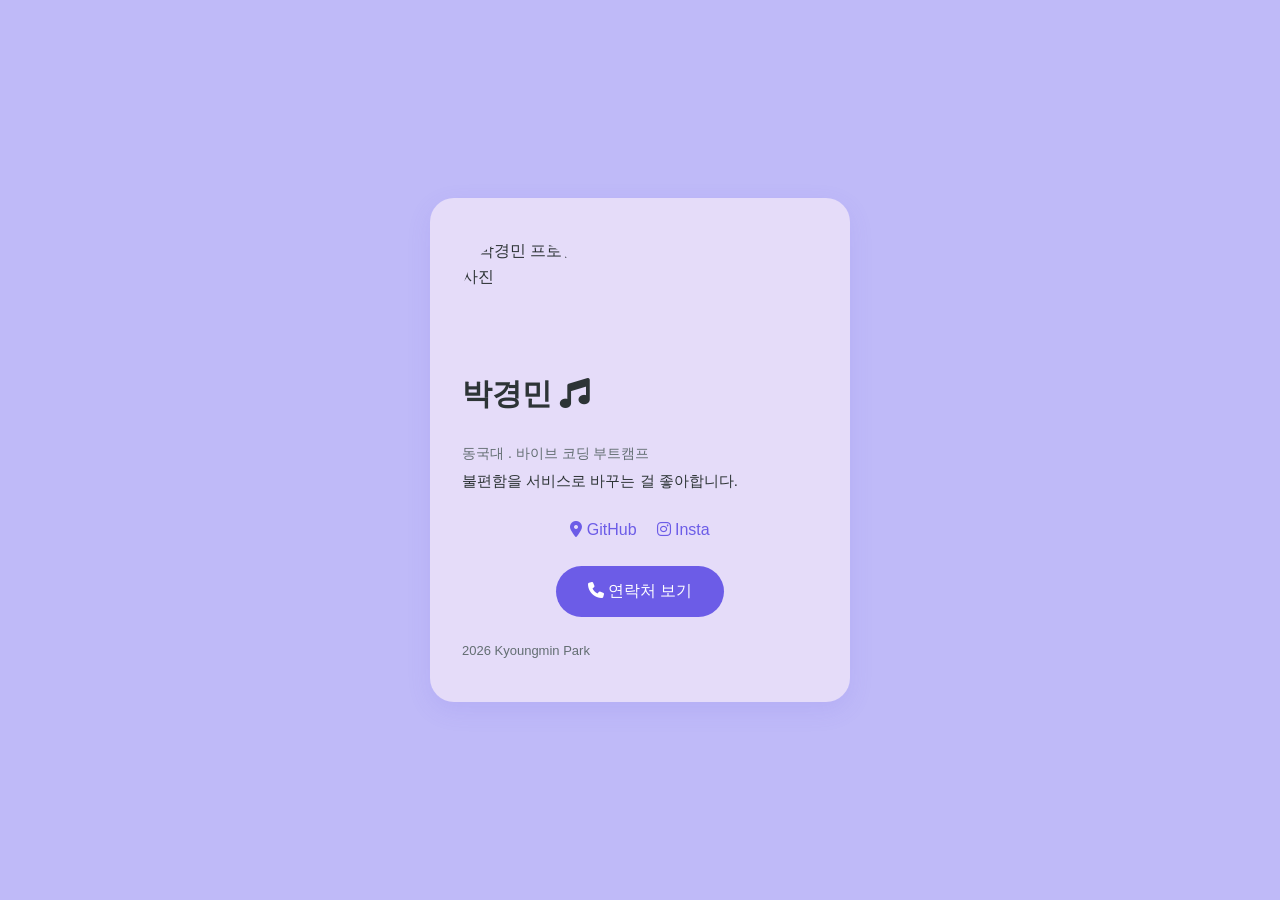
==== index.html @ 31e9d459 "index.html script.js style.css update" ====
<!DOCTYPE html>

<html lang="en">

<head>

    <meta charset="UTF-8">

    <meta name="viewport" content="width=, initial-scale=1.0">

    <title>박경민</title>

    <!-- Google Fonts 불러오기 -->

    <link rel="preconnect" href="https://fonts.googleapis.com">

    <link rel="preconnect" href="https://fonts.gstatic.com" crossorigin>

    <link href="https://fonts.googleapis.com/css2?family=Bagel+Fat+One&family=Dongle&display=swap" rel="stylesheet">

    <!-- Font Awesome 아이콘 불러오기 -->

    <link rel="stylesheet" href="https://cdnjs.cloudflare.com/ajax/libs/font-awesome/6.5.1/css/all.min.css">

    <!-- 내 스타일시트 연결 -->

    <link rel="stylesheet" href="style.css">

</head>

<body>
    <div class="modal" id="modal">
        <div class="modal-box">
            <h2>연락처</h2>
            <p>010-3733-6579</p>
            <p>sadie6579@gmail.com</p>
            <button id="closeBtn">닫기</button>
        </div>
    </div>

    <!-- 명함 카드 전체를 감싸는 영역 -->

    <main class="card">

        <!-- 프로필 사진, 이름 -->
        <header>
            <img class="avatar" src="https://search.pstatic.net/common/?src=http%3A%2F%2Fblogfiles.naver.net%2FMjAyNDEyMDdfMjA5%2FMDAxNzMzNTM4Mzk0NTY0.AUJ9QZz7kGwQqKWZdopH_ntUff3zMZ3-dj15hgVwC6Ug.1u0HwpxtqJJluXcDS76pudlv7ZglfWEFth20qcNaB2kg.JPEG%2F1733538388427.jpg&type=sc960_832" alt="박경민 프로필 사진" />
            <h1 class="bagel-fat-one-regular">박경민 <i class="fa-solid fa-music"></i></h1>
        </header>

        <!-- 소속 + 한 줄 자기소개 (붙여 배치) -->
        <section class="bio">
            <p class="role">동국대 . 바이브 코딩 부트캠프</p>
            <p>불편함을 서비스로 바꾸는 걸 좋아합니다.</p>
        </section>



        <!-- GitHub, Insta 등 외부 링크 -->

        <nav class="links">

            <a href="https://github.com/k0min113" target="_blank"><i class="fa-solid fa-location-dot"></i> GitHub</a>

            <a href="https://instagram.com/k0min113" target="_blank"><i class="fa-brands fa-instagram"></i> Insta</a>

        </nav>



        <!-- 연락처 보기 버튼 -->

        <button class="btn" id="contactBtn"><i class="fa-solid fa-phone"></i> 연락처 보기</button>

        <!-- 하단 저작권 표시 -->

        <footer> 2026 Kyoungmin Park</footer>

    </main>



    <!-- 버튼 클릭 등 동작을 위한 스크립트 -->

    <script src="script.js"></script>

</body>

</html>
---- style.css ----
/* Aggravo 폰트 등록 (300/500/700) */
@font-face {
  font-family: 'Aggravo';
  src: url('https://cdn.jsdelivr.net/gh/projectnoonnu/noonfonts_2108@1.1/SBAggroL.woff') format('woff');
  font-weight: 300;
  font-display: swap;
}

@font-face {
  font-family: 'Aggravo';
  src: url('https://cdn.jsdelivr.net/gh/projectnoonnu/noonfonts_2108@1.1/SBAggroM.woff') format('woff');
  font-weight: 500;
  font-display: swap;
}

@font-face {
  font-family: 'Aggravo';
  src: url('https://cdn.jsdelivr.net/gh/projectnoonnu/noonfonts_2108@1.1/SBAggroB.woff') format('woff');
  font-weight: 700;
  font-display: swap;
}

/* 기본 여백·박스 크기 초기화 */
* {
  box-sizing: border-box;
  margin: 0;
  padding: 0;
}

/* 색상·폰트 등 공통 값을 변수로 정의 */
:root {
  --brand: #6C5CE7;
  --bg: #bfbaf8;
  --card-bg: #ffffff;
  --text: #2d3436;
  --text-muted: #636e72;
  --shadow: 0 8px 24px rgba(108, 92, 231, 0.12);
}

/* 글자 선택 시 강조 색 */
::selection {
  background: var(--brand);
  color: #ffffff;
}

/* 페이지 전체 배경 */
body {
  min-height: 100vh; /* 세로 중앙 정렬을 위해 화면 높이만큼 body를 키움 */
  display: flex; /* Flexbox로 자식(카드) 배치 */
  justify-content: center; /* 가로 중앙 정렬 */
  align-items: center; /* 세로 중앙 정렬 */
  background: var(--bg);
  color: var(--text);
  font-family: 'Aggravo', sans-serif; /* 전체 기본 폰트 */
  line-height: 1.6;
}

/* 카드 등장 애니메이션 */
@keyframes cardIn {
  from {
    opacity: 0;
    transform: translateY(16px);
  }
  to {
    opacity: 1;
    transform: translateY(0);
  }
}

/* 명함 카드 컨테이너 */
.card {
  display: flex; /* 안쪽 블록을 세로로 쌓기 */
  flex-direction: column;
  gap: 24px; /* 섹션 사이 위아래 간격 */
  width: 100%;
  max-width: 420px;
  padding: 40px 32px;
  background: #e5dcf9;
  border-radius: 24px;
  box-shadow: var(--shadow);
  animation: cardIn 0.6s ease both; /* 페이지 진입 시 부드럽게 등장 */
}

/* 프로필 사진 — 원형 */
.avatar {
  display: block;
  width: 120px;
  height: 120px;
  object-fit: cover;
  border-radius: 50%;
  overflow: hidden;
}

/* 프로필 헤더(사진·이름·소속) */
header {
  display: flex;
  flex-direction: column;
  gap: 12px; /* 헤더 안 글자 위아래 간격 */
}

/* 이름 제목 */
h1 {
  font-size: 30px;
  font-weight: 700;
}

/* Aggravo 폰트 적용 (기존 클래스 유지) */
.bagel-fat-one-regular {
  font-family: 'Aggravo', sans-serif;
  font-style: normal;
}

/* 직함·소속 */
.role {
  font-size: 14px;
  color: var(--text-muted);
}

/* 자기소개 영역 (소속 + 소개를 붙여 배치) */
.bio {
  display: flex;
  flex-direction: column;
  gap: 4px; /* 두 문장 사이만 살짝 띄움 */
  font-size: 15px;
  line-height: 1.6;
}

/* 외부 링크 목록 */
.links {
  display: flex; /* 링크들을 가로 한 줄로 배치 */
  justify-content: center; /* 링크 그룹을 가로 중앙 정렬 */
  gap: 20px; /* 링크 사이 간격을 gap으로 지정 */
}

.links a {
  color: var(--brand);
  text-decoration: none; /* 링크 밑줄 제거 */
  transition: color 0.2s ease;
}

.links a:hover {
  color: #4834d4; /* hover 시 색 변화 */
}

/* 연락처 보기 버튼 */
.btn {
  display: block; /* 가운데 정렬을 위해 block으로 */
  margin-inline: auto; /* 가로 중앙 배치 */
  background: var(--brand);
  color: #ffffff;
  border: none;
  border-radius: 999px;
  padding: 15px 32px;
  font-family: inherit; /* 버튼 글꼴을 body에서 상속 */
  font-size: 16px;
  cursor: pointer;
  transition: transform 0.15s ease, box-shadow 0.15s ease, background 0.2s ease;
}

.btn:hover {
  background: #4834d4; /* hover 시 색 변화 */
  transform: translateY(-2px);
  box-shadow: 0 8px 24px rgba(108, 92, 231, 0.35);
}

/* 모달 배경 페이드 인 */
@keyframes modalFade {
  from { opacity: 0; }
  to { opacity: 1; }
}

/* 모달 박스 살짝 올라오며 등장 */
@keyframes modalBoxIn {
  from {
    opacity: 0;
    transform: translateY(16px) scale(0.96);
  }
  to {
    opacity: 1;
    transform: translateY(0) scale(1);
  }
}

/* 연락처 모달 */
.modal {
  display: none;
  position: fixed;
  inset: 0;
  z-index: 100; /* 카드 위에 표시 */
  background: rgba(0, 0, 0, 0.5);
  justify-content: center;
  align-items: center;
}

.modal.is-open {
  display: flex;
  animation: modalFade 0.25s ease; /* 배경이 부드럽게 나타남 */
}

.modal-box {
  display: flex;
  flex-direction: column;
  gap: 12px;
  background: #fff;
  padding: 32px;
  border-radius: 20px;
  text-align: center;
  min-width: 260px;
}

.modal.is-open .modal-box {
  animation: modalBoxIn 0.35s ease both; /* 박스가 아래에서 떠오름 */
}

.modal-box h2 {
  font-size: 22px;
  font-weight: 700;
}

.modal-box p {
  color: var(--text);
  font-size: 15px;
}

#closeBtn {
  margin-top: 8px;
  background: var(--brand);
  color: #fff;
  border: none;
  border-radius: 999px;
  padding: 10px 24px;
  font-family: inherit;
  font-size: 15px;
  cursor: pointer;
}

#closeBtn:hover {
  background: #4834d4;
}

/* 하단 저작권 문구 */
footer {
  font-size: 13px;
  color: var(--text-muted);
}
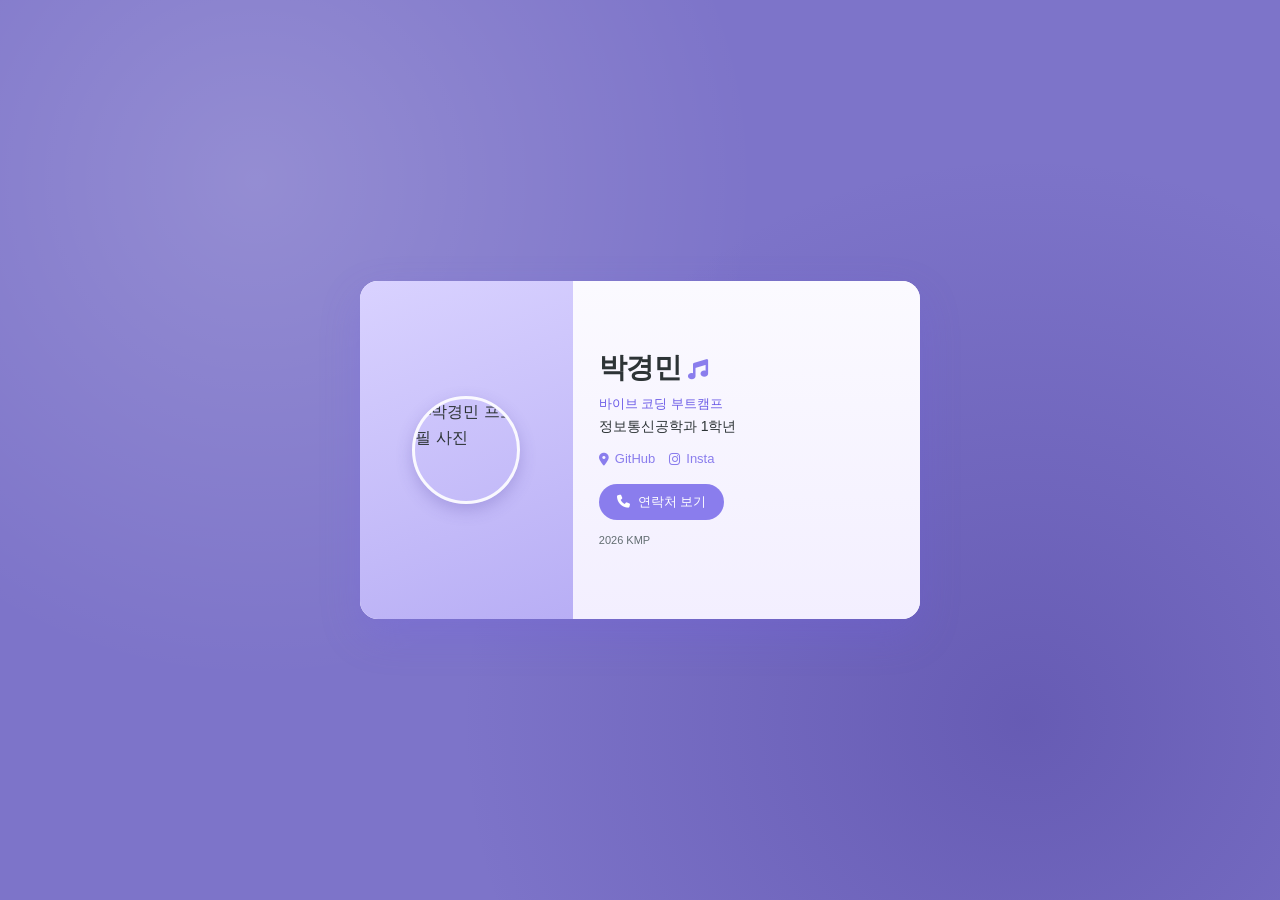
==== commit eca3da8b: "index.html style.css update" ====
--- a/index.html
+++ b/index.html
@@ -1,33 +1,18 @@
 <!DOCTYPE html>
-
-<html lang="en">
-
+<html lang="ko">
 <head>
-
     <meta charset="UTF-8">
-
-    <meta name="viewport" content="width=, initial-scale=1.0">
-
+    <meta name="viewport" content="width=device-width, initial-scale=1.0">
     <title>박경민</title>
-
     <!-- Google Fonts 불러오기 -->
-
     <link rel="preconnect" href="https://fonts.googleapis.com">
-
     <link rel="preconnect" href="https://fonts.gstatic.com" crossorigin>
-
     <link href="https://fonts.googleapis.com/css2?family=Bagel+Fat+One&family=Dongle&display=swap" rel="stylesheet">
-
     <!-- Font Awesome 아이콘 불러오기 -->
-
     <link rel="stylesheet" href="https://cdnjs.cloudflare.com/ajax/libs/font-awesome/6.5.1/css/all.min.css">
-
     <!-- 내 스타일시트 연결 -->
-
     <link rel="stylesheet" href="style.css">
-
 </head>
-
 <body>
     <div class="modal" id="modal">
         <div class="modal-box">
@@ -38,53 +23,34 @@
         </div>
     </div>
 
-    <!-- 명함 카드 전체를 감싸는 영역 -->
+    <!-- 명함 카드 -->
+    <main class="card">
+        <!-- 왼쪽: 사진 -->
+        <div class="card-photo">
+            <img class="avatar" src="https://search.pstatic.net/common/?src=http%3A%2F%2Fblogfiles.naver.net%2FMjAyNDEyMDdfMjA5%2FMDAxNzMzNTM4Mzk0NTY0.AUJ9QZz7kGwQqKWZdopH_ntUff3zMZ3-dj15hgVwC6Ug.1u0HwpxtqJJluXcDS76pudlv7ZglfWEFth20qcNaB2kg.JPEG%2F1733538388427.jpg&type=sc960_832" alt="박경민 프로필 사진" />
+        </div>
 
-    <main class="card">
+        <!-- 오른쪽: 정보 (글자 내용은 그대로) -->
+        <div class="card-info">
+            <header>
+                <h1 class="bagel-fat-one-regular">박경민 <i class="fa-solid fa-music"></i></h1>
+            </header>
 
-        <!-- 프로필 사진, 이름 -->
-        <header>
-            <img class="avatar" src="https://search.pstatic.net/common/?src=http%3A%2F%2Fblogfiles.naver.net%2FMjAyNDEyMDdfMjA5%2FMDAxNzMzNTM4Mzk0NTY0.AUJ9QZz7kGwQqKWZdopH_ntUff3zMZ3-dj15hgVwC6Ug.1u0HwpxtqJJluXcDS76pudlv7ZglfWEFth20qcNaB2kg.JPEG%2F1733538388427.jpg&type=sc960_832" alt="박경민 프로필 사진" />
-            <h1 class="bagel-fat-one-regular">박경민 <i class="fa-solid fa-music"></i></h1>
-        </header>
+            <section class="bio">
+                <p class="role">바이브 코딩 부트캠프</p>
+                <p>정보통신공학과 1학년</p>
+            </section>
 
-        <!-- 소속 + 한 줄 자기소개 (붙여 배치) -->
-        <section class="bio">
-            <p class="role">동국대 . 바이브 코딩 부트캠프</p>
-            <p>불편함을 서비스로 바꾸는 걸 좋아합니다.</p>
-        </section>
+            <nav class="links">
+                <a href="https://github.com/k0min113" target="_blank"><i class="fa-solid fa-location-dot"></i> GitHub</a>
+                <a href="https://instagram.com/k0min113" target="_blank"><i class="fa-brands fa-instagram"></i> Insta</a>
+            </nav>
 
-
-
-        <!-- GitHub, Insta 등 외부 링크 -->
-
-        <nav class="links">
-
-            <a href="https://github.com/k0min113" target="_blank"><i class="fa-solid fa-location-dot"></i> GitHub</a>
-
-            <a href="https://instagram.com/k0min113" target="_blank"><i class="fa-brands fa-instagram"></i> Insta</a>
-
-        </nav>
-
-
-
-        <!-- 연락처 보기 버튼 -->
-
-        <button class="btn" id="contactBtn"><i class="fa-solid fa-phone"></i> 연락처 보기</button>
-
-        <!-- 하단 저작권 표시 -->
-
-        <footer> 2026 Kyoungmin Park</footer>
-
+            <button class="btn" id="contactBtn"><i class="fa-solid fa-phone"></i> 연락처 보기</button>
+            <footer>2026 KMP</footer>
+        </div>
     </main>
 
-
-
-    <!-- 버튼 클릭 등 동작을 위한 스크립트 -->
-
     <script src="script.js"></script>
-
 </body>
-
 </html>
-
--- a/style.css
+++ b/style.css
@@ -29,12 +29,13 @@
 
 /* 색상·폰트 등 공통 값을 변수로 정의 */
 :root {
-  --brand: #6C5CE7;
-  --bg: #bfbaf8;
+  --brand: #8a7ded;
+  --brand-deep: #6c5ce7;
+  --bg: #7d74c9;
   --card-bg: #ffffff;
   --text: #2d3436;
   --text-muted: #636e72;
-  --shadow: 0 8px 24px rgba(108, 92, 231, 0.12);
+  --shadow: 0 16px 40px rgba(108, 92, 231, 0.22);
 }
 
 /* 글자 선택 시 강조 색 */
@@ -45,13 +46,17 @@
 
 /* 페이지 전체 배경 */
 body {
-  min-height: 100vh; /* 세로 중앙 정렬을 위해 화면 높이만큼 body를 키움 */
-  display: flex; /* Flexbox로 자식(카드) 배치 */
-  justify-content: center; /* 가로 중앙 정렬 */
-  align-items: center; /* 세로 중앙 정렬 */
-  background: var(--bg);
+  min-height: 100vh;
+  display: flex;
+  justify-content: center;
+  align-items: center;
+  padding: 24px;
+  background:
+    radial-gradient(circle at 20% 20%, rgba(255, 255, 255, 0.18), transparent 40%),
+    radial-gradient(circle at 80% 80%, rgba(60, 45, 140, 0.35), transparent 45%),
+    var(--bg);
   color: var(--text);
-  font-family: 'Aggravo', sans-serif; /* 전체 기본 폰트 */
+  font-family: 'Aggravo', sans-serif;
   line-height: 1.6;
 }
 
@@ -67,41 +72,69 @@
   }
 }
 
-/* 명함 카드 컨테이너 */
+/* 명함 카드 — 실물 명함 비율(약 91×55) */
 .card {
-  display: flex; /* 안쪽 블록을 세로로 쌓기 */
-  flex-direction: column;
-  gap: 24px; /* 섹션 사이 위아래 간격 */
-  width: 100%;
-  max-width: 420px;
-  padding: 40px 32px;
-  background: #e5dcf9;
-  border-radius: 24px;
+  display: flex;
+  flex-direction: row;
+  align-items: stretch;
+  width: min(560px, 94vw);
+  aspect-ratio: 91 / 55;
+  overflow: hidden;
+  background: var(--card-bg);
+  border-radius: 18px;
   box-shadow: var(--shadow);
-  animation: cardIn 0.6s ease both; /* 페이지 진입 시 부드럽게 등장 */
-}
-
-/* 프로필 사진 — 원형 */
+  animation: cardIn 0.6s ease both;
+}
+
+/* 왼쪽 사진 영역 */
+.card-photo {
+  display: flex;
+  align-items: center;
+  justify-content: center;
+  width: 38%;
+  background: linear-gradient(160deg, #d9d2ff 0%, #b8aef5 100%);
+}
+
+/* 프로필 사진 — 원형 + 테두리 */
 .avatar {
   display: block;
-  width: 120px;
-  height: 120px;
+  width: 108px;
+  height: 108px;
   object-fit: cover;
   border-radius: 50%;
   overflow: hidden;
-}
-
-/* 프로필 헤더(사진·이름·소속) */
+  border: 3px solid rgba(255, 255, 255, 0.9);
+  box-shadow: 0 6px 16px rgba(76, 61, 160, 0.25);
+}
+
+/* 오른쪽 정보 영역 */
+.card-info {
+  display: flex;
+  flex-direction: column;
+  justify-content: center;
+  gap: 10px;
+  flex: 1;
+  padding: 22px 26px;
+  background: linear-gradient(180deg, #fbfaff 0%, #f3efff 100%);
+}
+
 header {
   display: flex;
   flex-direction: column;
-  gap: 12px; /* 헤더 안 글자 위아래 간격 */
+  gap: 0;
 }
 
 /* 이름 제목 */
 h1 {
-  font-size: 30px;
+  font-size: 28px;
   font-weight: 700;
+  letter-spacing: -0.02em;
+  line-height: 1.2;
+}
+
+h1 .fa-music {
+  color: var(--brand);
+  font-size: 0.72em;
 }
 
 /* Aggravo 폰트 적용 (기존 클래스 유지) */
@@ -112,55 +145,71 @@
 
 /* 직함·소속 */
 .role {
+  font-size: 13px;
+  font-weight: 500;
+  color: var(--brand-deep);
+}
+
+/* 자기소개 영역 */
+.bio {
+  display: flex;
+  flex-direction: column;
+  gap: 2px;
   font-size: 14px;
-  color: var(--text-muted);
-}
-
-/* 자기소개 영역 (소속 + 소개를 붙여 배치) */
-.bio {
-  display: flex;
-  flex-direction: column;
-  gap: 4px; /* 두 문장 사이만 살짝 띄움 */
-  font-size: 15px;
-  line-height: 1.6;
+  line-height: 1.5;
+  color: var(--text);
 }
 
 /* 외부 링크 목록 */
 .links {
-  display: flex; /* 링크들을 가로 한 줄로 배치 */
-  justify-content: center; /* 링크 그룹을 가로 중앙 정렬 */
-  gap: 20px; /* 링크 사이 간격을 gap으로 지정 */
+  display: flex;
+  gap: 14px;
+  margin-top: 2px;
 }
 
 .links a {
+  display: inline-flex;
+  align-items: center;
+  gap: 6px;
   color: var(--brand);
-  text-decoration: none; /* 링크 밑줄 제거 */
+  text-decoration: none;
+  font-size: 13px;
   transition: color 0.2s ease;
 }
 
 .links a:hover {
-  color: #4834d4; /* hover 시 색 변화 */
+  color: #4834d4;
 }
 
 /* 연락처 보기 버튼 */
 .btn {
-  display: block; /* 가운데 정렬을 위해 block으로 */
-  margin-inline: auto; /* 가로 중앙 배치 */
+  display: inline-flex;
+  align-items: center;
+  gap: 8px;
+  align-self: flex-start;
+  margin-top: 4px;
   background: var(--brand);
   color: #ffffff;
   border: none;
   border-radius: 999px;
-  padding: 15px 32px;
-  font-family: inherit; /* 버튼 글꼴을 body에서 상속 */
-  font-size: 16px;
+  padding: 9px 18px;
+  font-family: inherit;
+  font-size: 13px;
   cursor: pointer;
   transition: transform 0.15s ease, box-shadow 0.15s ease, background 0.2s ease;
 }
 
 .btn:hover {
-  background: #4834d4; /* hover 시 색 변화 */
+  background: #4834d4;
   transform: translateY(-2px);
   box-shadow: 0 8px 24px rgba(108, 92, 231, 0.35);
+}
+
+/* 하단 저작권 문구 */
+footer {
+  font-size: 11px;
+  color: var(--text-muted);
+  margin-top: 2px;
 }
 
 /* 모달 배경 페이드 인 */
@@ -186,7 +235,7 @@
   display: none;
   position: fixed;
   inset: 0;
-  z-index: 100; /* 카드 위에 표시 */
+  z-index: 100;
   background: rgba(0, 0, 0, 0.5);
   justify-content: center;
   align-items: center;
@@ -194,7 +243,7 @@
 
 .modal.is-open {
   display: flex;
-  animation: modalFade 0.25s ease; /* 배경이 부드럽게 나타남 */
+  animation: modalFade 0.25s ease;
 }
 
 .modal-box {
@@ -209,7 +258,7 @@
 }
 
 .modal.is-open .modal-box {
-  animation: modalBoxIn 0.35s ease both; /* 박스가 아래에서 떠오름 */
+  animation: modalBoxIn 0.35s ease both;
 }
 
 .modal-box h2 {
@@ -238,8 +287,30 @@
   background: #4834d4;
 }
 
-/* 하단 저작권 문구 */
-footer {
-  font-size: 13px;
-  color: var(--text-muted);
-}
+/* 좁은 화면에서는 세로로 쌓기 */
+@media (max-width: 520px) {
+  .card {
+    flex-direction: column;
+    aspect-ratio: auto;
+    width: min(360px, 92vw);
+  }
+
+  .card-photo {
+    width: 100%;
+    padding: 28px 0 18px;
+  }
+
+  .card-info {
+    padding: 18px 22px 24px;
+    align-items: center;
+    text-align: center;
+  }
+
+  .links {
+    justify-content: center;
+  }
+
+  .btn {
+    align-self: center;
+  }
+}
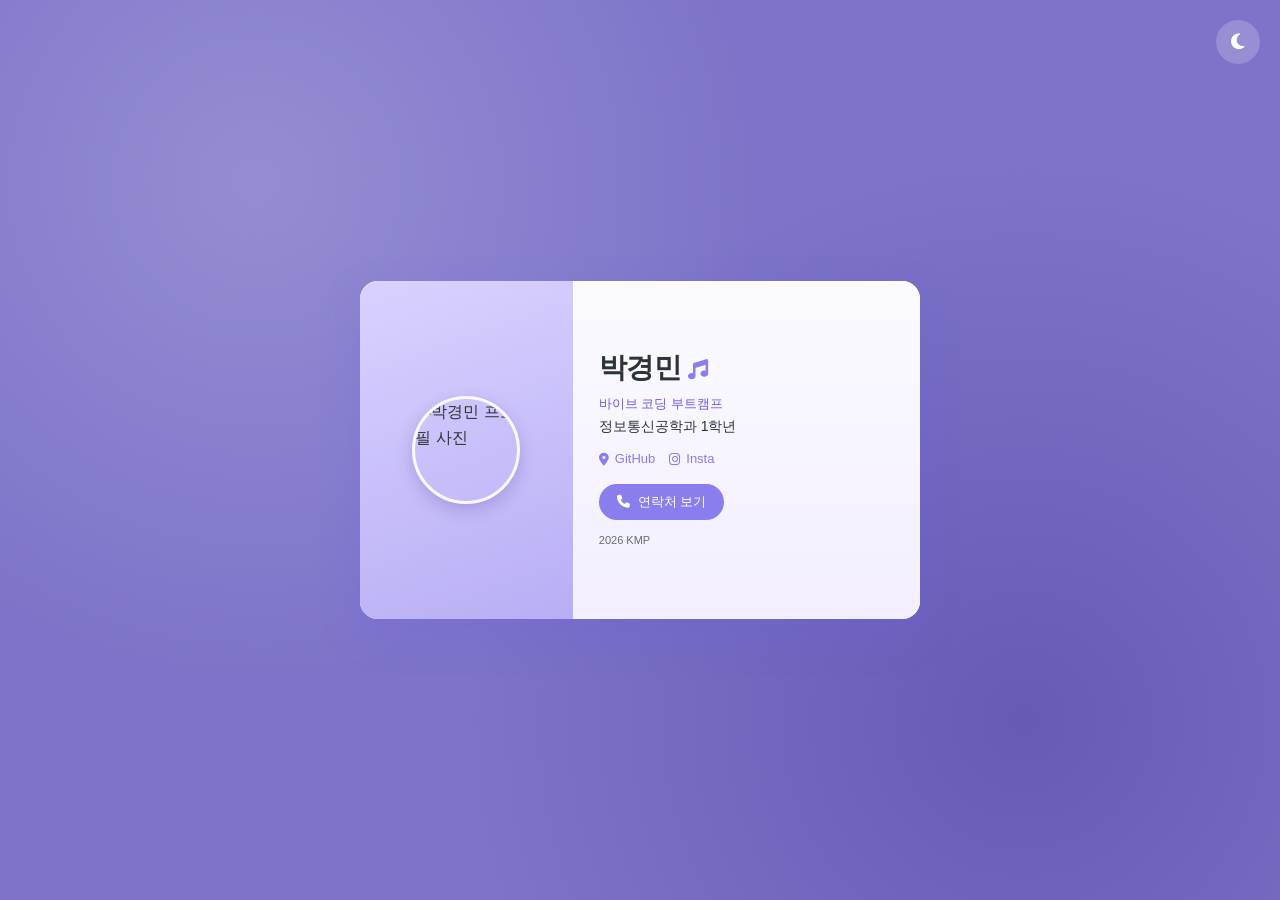
==== commit 2a91bde0: "Add dark mode toggle with theme persistence" ====
--- a/index.html
+++ b/index.html
@@ -14,6 +14,12 @@
     <link rel="stylesheet" href="style.css">
 </head>
 <body>
+    <!-- 다크모드 토글 -->
+    <button class="theme-toggle" id="themeToggle" aria-label="다크모드 전환">
+        <i class="fa-solid fa-moon icon-moon"></i>
+        <i class="fa-solid fa-sun icon-sun"></i>
+    </button>
+
     <div class="modal" id="modal">
         <div class="modal-box">
             <h2>연락처</h2>
@@ -27,7 +33,7 @@
     <main class="card">
         <!-- 왼쪽: 사진 -->
         <div class="card-photo">
-            <img class="avatar" src="https://search.pstatic.net/common/?src=http%3A%2F%2Fblogfiles.naver.net%2FMjAyNDEyMDdfMjA5%2FMDAxNzMzNTM4Mzk0NTY0.AUJ9QZz7kGwQqKWZdopH_ntUff3zMZ3-dj15hgVwC6Ug.1u0HwpxtqJJluXcDS76pudlv7ZglfWEFth20qcNaB2kg.JPEG%2F1733538388427.jpg&type=sc960_832" alt="박경민 프로필 사진" />
+            <img class="avatar" src="https://avatars.githubusercontent.com/u/312369977?s=400&u=71efe607c4d4ec07b150d1cd5322f5116ee484a3&v=4" alt="박경민 프로필 사진" />
         </div>
 
         <!-- 오른쪽: 정보 (글자 내용은 그대로) -->
--- a/style.css
+++ b/style.css
@@ -31,11 +31,42 @@
 :root {
   --brand: #8a7ded;
   --brand-deep: #6c5ce7;
+  --brand-hover: #4834d4;
   --bg: #7d74c9;
+  --bg-glow-1: rgba(255, 255, 255, 0.18);
+  --bg-glow-2: rgba(60, 45, 140, 0.35);
   --card-bg: #ffffff;
+  --card-photo: linear-gradient(160deg, #d9d2ff 0%, #b8aef5 100%);
+  --card-info: linear-gradient(180deg, #fbfaff 0%, #f3efff 100%);
   --text: #2d3436;
   --text-muted: #636e72;
   --shadow: 0 16px 40px rgba(108, 92, 231, 0.22);
+  --avatar-border: rgba(255, 255, 255, 0.9);
+  --avatar-shadow: 0 6px 16px rgba(76, 61, 160, 0.25);
+  --modal-bg: #ffffff;
+  --toggle-bg: rgba(255, 255, 255, 0.2);
+  --toggle-color: #ffffff;
+}
+
+/* 다크모드 색상 */
+[data-theme="dark"] {
+  --brand: #a29bfe;
+  --brand-deep: #b8b0ff;
+  --brand-hover: #c8c2ff;
+  --bg: #1a1728;
+  --bg-glow-1: rgba(138, 125, 237, 0.12);
+  --bg-glow-2: rgba(60, 45, 140, 0.45);
+  --card-bg: #252238;
+  --card-photo: linear-gradient(160deg, #3d3560 0%, #2a2445 100%);
+  --card-info: linear-gradient(180deg, #2e2a42 0%, #252238 100%);
+  --text: #f0eef8;
+  --text-muted: #a09bb8;
+  --shadow: 0 16px 40px rgba(0, 0, 0, 0.45);
+  --avatar-border: rgba(255, 255, 255, 0.15);
+  --avatar-shadow: 0 6px 16px rgba(0, 0, 0, 0.4);
+  --modal-bg: #2e2a42;
+  --toggle-bg: rgba(255, 255, 255, 0.1);
+  --toggle-color: #f0eef8;
 }
 
 /* 글자 선택 시 강조 색 */
@@ -52,12 +83,50 @@
   align-items: center;
   padding: 24px;
   background:
-    radial-gradient(circle at 20% 20%, rgba(255, 255, 255, 0.18), transparent 40%),
-    radial-gradient(circle at 80% 80%, rgba(60, 45, 140, 0.35), transparent 45%),
+    radial-gradient(circle at 20% 20%, var(--bg-glow-1), transparent 40%),
+    radial-gradient(circle at 80% 80%, var(--bg-glow-2), transparent 45%),
     var(--bg);
   color: var(--text);
   font-family: 'Aggravo', sans-serif;
   line-height: 1.6;
+  transition: background 0.3s ease, color 0.3s ease;
+}
+
+/* 다크모드 토글 버튼 */
+.theme-toggle {
+  position: fixed;
+  top: 20px;
+  right: 20px;
+  z-index: 50;
+  display: flex;
+  align-items: center;
+  justify-content: center;
+  width: 44px;
+  height: 44px;
+  border: none;
+  border-radius: 50%;
+  background: var(--toggle-bg);
+  color: var(--toggle-color);
+  font-size: 18px;
+  cursor: pointer;
+  backdrop-filter: blur(8px);
+  transition: background 0.2s ease, transform 0.15s ease;
+}
+
+.theme-toggle:hover {
+  transform: scale(1.08);
+}
+
+.icon-sun {
+  display: none;
+}
+
+[data-theme="dark"] .icon-moon {
+  display: none;
+}
+
+[data-theme="dark"] .icon-sun {
+  display: block;
 }
 
 /* 카드 등장 애니메이션 */
@@ -84,6 +153,7 @@
   border-radius: 18px;
   box-shadow: var(--shadow);
   animation: cardIn 0.6s ease both;
+  transition: background 0.3s ease, box-shadow 0.3s ease;
 }
 
 /* 왼쪽 사진 영역 */
@@ -92,7 +162,8 @@
   align-items: center;
   justify-content: center;
   width: 38%;
-  background: linear-gradient(160deg, #d9d2ff 0%, #b8aef5 100%);
+  background: var(--card-photo);
+  transition: background 0.3s ease;
 }
 
 /* 프로필 사진 — 원형 + 테두리 */
@@ -103,8 +174,9 @@
   object-fit: cover;
   border-radius: 50%;
   overflow: hidden;
-  border: 3px solid rgba(255, 255, 255, 0.9);
-  box-shadow: 0 6px 16px rgba(76, 61, 160, 0.25);
+  border: 3px solid var(--avatar-border);
+  box-shadow: var(--avatar-shadow);
+  transition: border-color 0.3s ease, box-shadow 0.3s ease;
 }
 
 /* 오른쪽 정보 영역 */
@@ -115,7 +187,8 @@
   gap: 10px;
   flex: 1;
   padding: 22px 26px;
-  background: linear-gradient(180deg, #fbfaff 0%, #f3efff 100%);
+  background: var(--card-info);
+  transition: background 0.3s ease, color 0.3s ease;
 }
 
 header {
@@ -178,7 +251,7 @@
 }
 
 .links a:hover {
-  color: #4834d4;
+  color: var(--brand-hover);
 }
 
 /* 연락처 보기 버튼 */
@@ -200,7 +273,7 @@
 }
 
 .btn:hover {
-  background: #4834d4;
+  background: var(--brand-hover);
   transform: translateY(-2px);
   box-shadow: 0 8px 24px rgba(108, 92, 231, 0.35);
 }
@@ -250,11 +323,12 @@
   display: flex;
   flex-direction: column;
   gap: 12px;
-  background: #fff;
+  background: var(--modal-bg);
   padding: 32px;
   border-radius: 20px;
   text-align: center;
   min-width: 260px;
+  transition: background 0.3s ease;
 }
 
 .modal.is-open .modal-box {
@@ -284,7 +358,7 @@
 }
 
 #closeBtn:hover {
-  background: #4834d4;
+  background: var(--brand-hover);
 }
 
 /* 좁은 화면에서는 세로로 쌓기 */
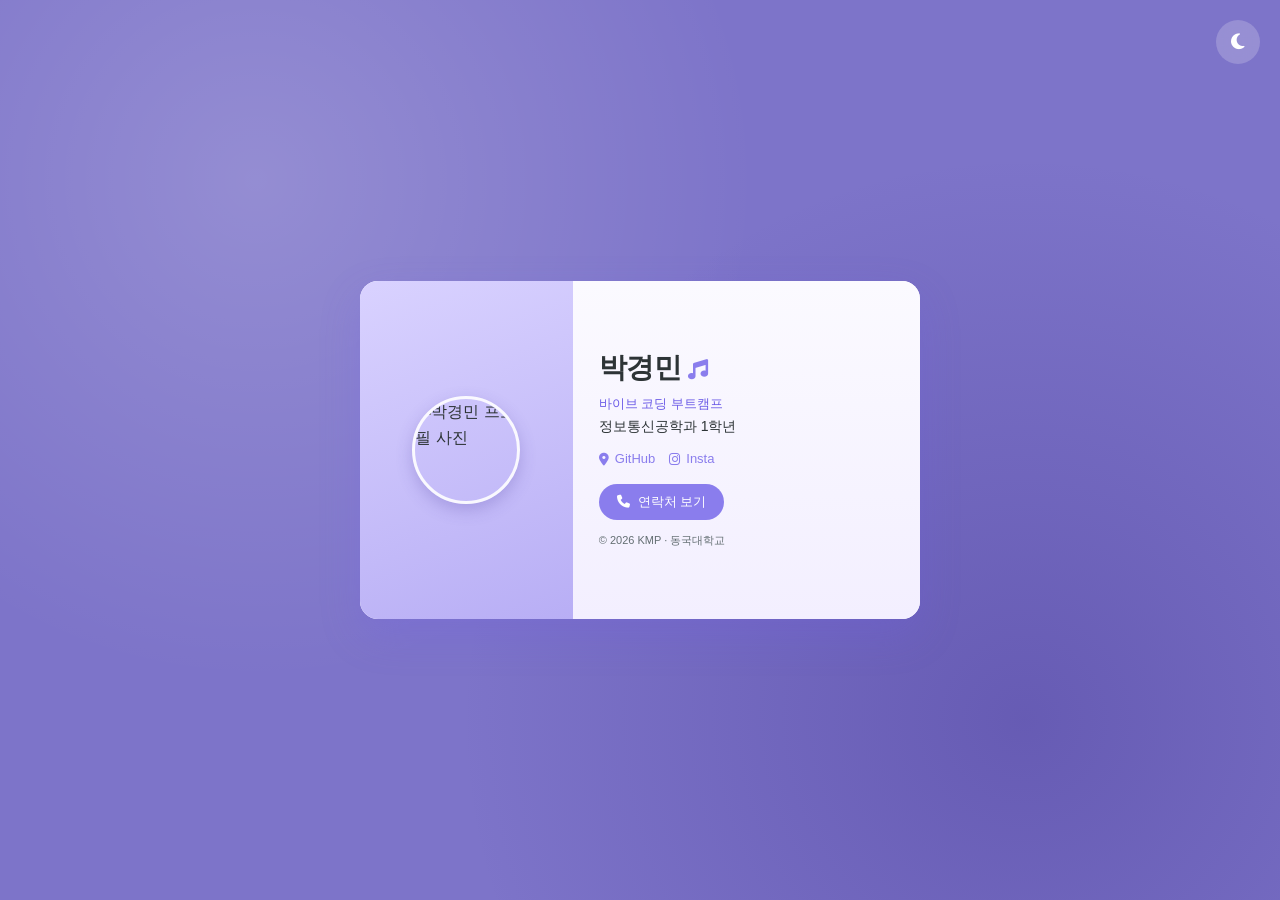
==== commit fa2092a6: "Add SEO setup with robots.txt, sitemap, and structured data. EOF" ====
--- a/index.html
+++ b/index.html
@@ -1,9 +1,80 @@
 <!DOCTYPE html>
-<html lang="ko">
+<html lang="ko" prefix="og: https://ogp.me/ns#">
 <head>
     <meta charset="UTF-8">
     <meta name="viewport" content="width=device-width, initial-scale=1.0">
-    <title>박경민</title>
+    <title>박경민 | 동국대 정보통신공학과 · 바이브 코딩</title>
+    <meta name="description" content="동국대학교 정보통신공학과 1학년 박경민의 디지털 명함. 바이브 코딩 부트캠프, GitHub, Instagram, 연락처를 확인하세요.">
+    <meta name="keywords" content="박경민, 동국대, 정보통신공학과, 바이브 코딩, 부트캠프, 포트폴리오, 명함">
+    <meta name="author" content="박경민">
+    <meta name="robots" content="index, follow, max-image-preview:large">
+    <meta name="googlebot" content="index, follow">
+    <link rel="canonical" href="https://k0min113.github.io/vibe-me/">
+
+    <!-- 파비콘 (루트 + images/favi) -->
+    <link rel="icon" href="favicon.ico" sizes="any">
+    <link rel="icon" type="image/png" sizes="32x32" href="favicon-32x32.png">
+    <link rel="icon" type="image/png" sizes="16x16" href="favicon-16x16.png">
+    <link rel="icon" type="image/png" sizes="96x96" href="images/favi/favicon-96x96.png">
+    <link rel="apple-touch-icon" href="apple-touch-icon.png">
+    <link rel="apple-touch-icon" sizes="180x180" href="images/favi/apple-icon-180x180.png">
+    <link rel="manifest" href="images/favi/manifest.json">
+    <meta name="msapplication-TileColor" content="#8a7ded">
+    <meta name="msapplication-TileImage" content="images/favi/ms-icon-144x144.png">
+    <meta name="theme-color" content="#8a7ded">
+
+    <!-- Open Graph -->
+    <meta property="og:type" content="profile">
+    <meta property="og:site_name" content="박경민">
+    <meta property="og:title" content="박경민 | 동국대 정보통신공학과 · 바이브 코딩">
+    <meta property="og:description" content="동국대학교 정보통신공학과 1학년 박경민의 디지털 명함. 바이브 코딩 부트캠프, GitHub, Instagram, 연락처를 확인하세요.">
+    <meta property="og:url" content="https://k0min113.github.io/vibe-me/">
+    <meta property="og:image" content="https://k0min113.github.io/vibe-me/og.png">
+    <meta property="og:image:secure_url" content="https://k0min113.github.io/vibe-me/og.png">
+    <meta property="og:image:type" content="image/png">
+    <meta property="og:image:width" content="1200">
+    <meta property="og:image:height" content="630">
+    <meta property="og:image:alt" content="박경민 디지털 명함 미리보기">
+    <meta property="og:locale" content="ko_KR">
+    <meta property="profile:first_name" content="경민">
+    <meta property="profile:last_name" content="박">
+    <meta property="profile:username" content="k0min113">
+
+    <!-- Twitter Card -->
+    <meta name="twitter:card" content="summary_large_image">
+    <meta name="twitter:title" content="박경민 | 동국대 정보통신공학과 · 바이브 코딩">
+    <meta name="twitter:description" content="동국대학교 정보통신공학과 1학년 박경민의 디지털 명함.">
+    <meta name="twitter:image" content="https://k0min113.github.io/vibe-me/og.png">
+    <meta name="twitter:image:alt" content="박경민 디지털 명함 미리보기">
+
+    <!-- 구조화 데이터 (Google 검색용 JSON-LD) -->
+    <script type="application/ld+json">
+    {
+      "@context": "https://schema.org",
+      "@type": "Person",
+      "name": "박경민",
+      "alternateName": "Kyoungmin Park",
+      "url": "https://k0min113.github.io/vibe-me/",
+      "image": "https://avatars.githubusercontent.com/u/312369977?s=400&u=71efe607c4d4ec07b150d1cd5322f5116ee484a3&v=4",
+      "email": "mailto:sadie6579@gmail.com",
+      "telephone": "+82-10-3733-6579",
+      "jobTitle": "정보통신공학과 1학년",
+      "affiliation": {
+        "@type": "CollegeOrUniversity",
+        "name": "동국대학교"
+      },
+      "alumniOf": {
+        "@type": "EducationalOrganization",
+        "name": "바이브 코딩 부트캠프"
+      },
+      "sameAs": [
+        "https://github.com/k0min113",
+        "https://instagram.com/k0min113"
+      ],
+      "description": "동국대학교 정보통신공학과 1학년, 바이브 코딩 부트캠프"
+    }
+    </script>
+
     <!-- Google Fonts 불러오기 -->
     <link rel="preconnect" href="https://fonts.googleapis.com">
     <link rel="preconnect" href="https://fonts.gstatic.com" crossorigin>
@@ -14,46 +85,62 @@
     <link rel="stylesheet" href="style.css">
 </head>
 <body>
+    <!-- 스크린 리더용 페이지 소개 -->
+    <a class="skip-link" href="#main">본문으로 건너뛰기</a>
+
     <!-- 다크모드 토글 -->
-    <button class="theme-toggle" id="themeToggle" aria-label="다크모드 전환">
-        <i class="fa-solid fa-moon icon-moon"></i>
-        <i class="fa-solid fa-sun icon-sun"></i>
+    <button class="theme-toggle" id="themeToggle" type="button" aria-label="다크모드 전환">
+        <i class="fa-solid fa-moon icon-moon" aria-hidden="true"></i>
+        <i class="fa-solid fa-sun icon-sun" aria-hidden="true"></i>
     </button>
 
-    <div class="modal" id="modal">
+    <div class="modal" id="modal" role="dialog" aria-modal="true" aria-labelledby="modalTitle" hidden>
         <div class="modal-box">
-            <h2>연락처</h2>
-            <p>010-3733-6579</p>
-            <p>sadie6579@gmail.com</p>
-            <button id="closeBtn">닫기</button>
+            <h2 id="modalTitle">연락처</h2>
+            <p><a href="tel:010-3733-6579">010-3733-6579</a></p>
+            <p><a href="mailto:sadie6579@gmail.com">sadie6579@gmail.com</a></p>
+            <button id="closeBtn" type="button">닫기</button>
         </div>
     </div>
 
     <!-- 명함 카드 -->
-    <main class="card">
+    <main class="card" id="main" itemscope itemtype="https://schema.org/Person">
         <!-- 왼쪽: 사진 -->
         <div class="card-photo">
-            <img class="avatar" src="https://avatars.githubusercontent.com/u/312369977?s=400&u=71efe607c4d4ec07b150d1cd5322f5116ee484a3&v=4" alt="박경민 프로필 사진" />
+            <img
+                class="avatar"
+                src="https://avatars.githubusercontent.com/u/312369977?s=400&u=71efe607c4d4ec07b150d1cd5322f5116ee484a3&v=4"
+                alt="박경민 프로필 사진"
+                width="108"
+                height="108"
+                itemprop="image"
+            />
         </div>
 
-        <!-- 오른쪽: 정보 (글자 내용은 그대로) -->
+        <!-- 오른쪽: 정보 -->
         <div class="card-info">
             <header>
-                <h1 class="bagel-fat-one-regular">박경민 <i class="fa-solid fa-music"></i></h1>
+                <h1 class="bagel-fat-one-regular" itemprop="name">박경민 <i class="fa-solid fa-music" aria-hidden="true"></i></h1>
             </header>
 
-            <section class="bio">
-                <p class="role">바이브 코딩 부트캠프</p>
-                <p>정보통신공학과 1학년</p>
+            <section class="bio" aria-label="소개">
+                <p class="role" itemprop="memberOf">바이브 코딩 부트캠프</p>
+                <p itemprop="jobTitle">정보통신공학과 1학년</p>
             </section>
 
-            <nav class="links">
-                <a href="https://github.com/k0min113" target="_blank"><i class="fa-solid fa-location-dot"></i> GitHub</a>
-                <a href="https://instagram.com/k0min113" target="_blank"><i class="fa-brands fa-instagram"></i> Insta</a>
+            <nav class="links" aria-label="소셜 링크">
+                <a href="https://github.com/k0min113" target="_blank" rel="noopener noreferrer me" itemprop="sameAs">
+                    <i class="fa-solid fa-location-dot" aria-hidden="true"></i> GitHub
+                </a>
+                <a href="https://instagram.com/k0min113" target="_blank" rel="noopener noreferrer me" itemprop="sameAs">
+                    <i class="fa-brands fa-instagram" aria-hidden="true"></i> Insta
+                </a>
             </nav>
 
-            <button class="btn" id="contactBtn"><i class="fa-solid fa-phone"></i> 연락처 보기</button>
-            <footer>2026 KMP</footer>
+            <button class="btn" id="contactBtn" type="button" aria-haspopup="dialog">
+                <i class="fa-solid fa-phone" aria-hidden="true"></i> 연락처 보기
+            </button>
+            <footer>© 2026 KMP · <span itemprop="affiliation">동국대학교</span></footer>
         </div>
     </main>
 
--- a/style.css
+++ b/style.css
@@ -75,6 +75,24 @@
   color: #ffffff;
 }
 
+/* 스크린 리더용 본문 건너뛰기 링크 */
+.skip-link {
+  position: absolute;
+  top: -40px;
+  left: 12px;
+  z-index: 200;
+  padding: 8px 14px;
+  border-radius: 8px;
+  background: var(--brand);
+  color: #fff;
+  text-decoration: none;
+  font-size: 14px;
+}
+
+.skip-link:focus {
+  top: 12px;
+}
+
 /* 페이지 전체 배경 */
 body {
   min-height: 100vh;
@@ -319,6 +337,10 @@
   animation: modalFade 0.25s ease;
 }
 
+.modal[hidden] {
+  display: none !important;
+}
+
 .modal-box {
   display: flex;
   flex-direction: column;
